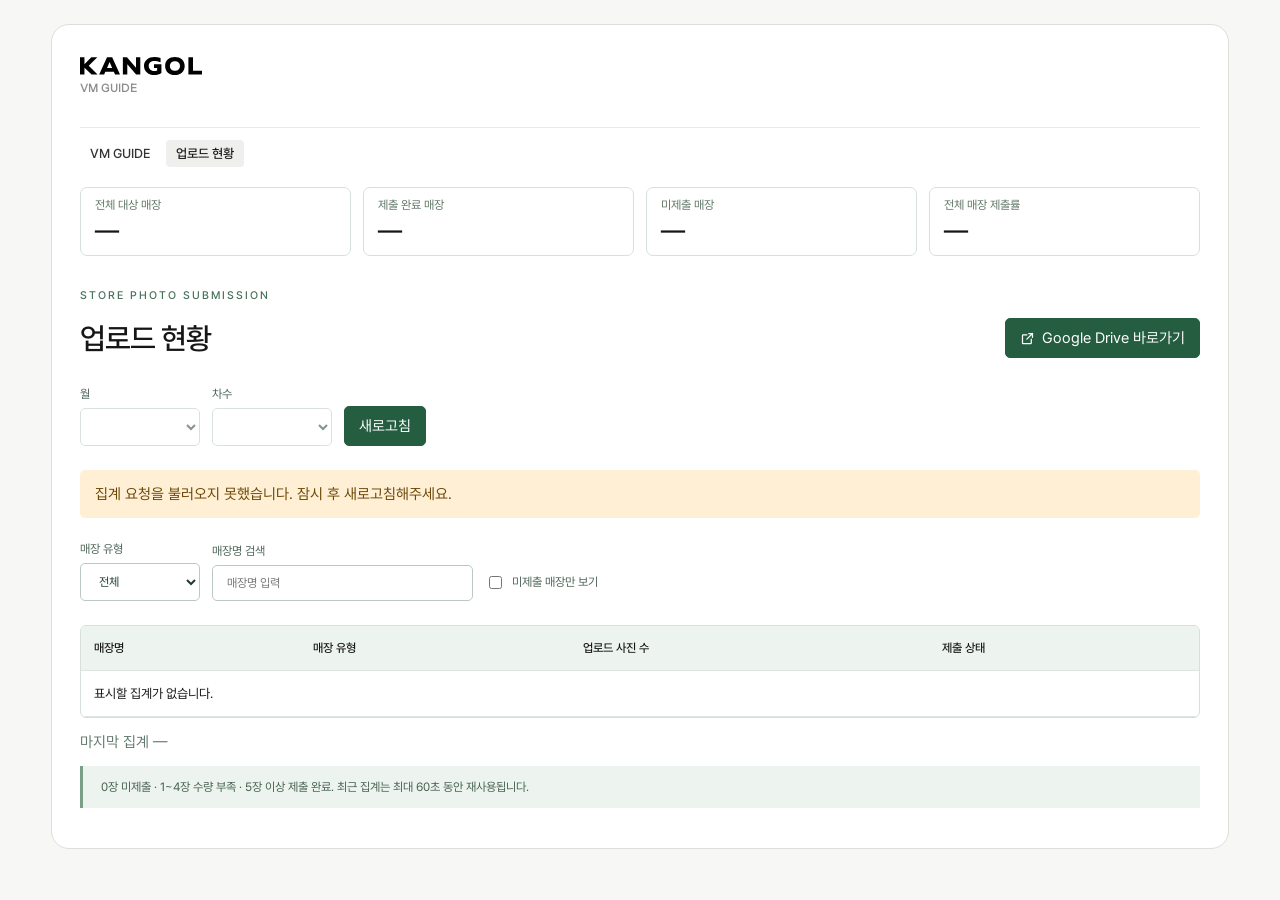
==== upload-status/index.html @ 7f82265c "Match Drive shortcut to the refresh button" ====
<!doctype html>
<html lang="ko">
<head>
  <meta charset="utf-8">
  <meta name="viewport" content="width=device-width,initial-scale=1">
  <title>KANGOL · 업로드 현황</title>
  <link rel="icon" href="../assets/kangol-logo.svg" type="image/svg+xml">
  <link rel="stylesheet" href="../styles.css">
  <link rel="stylesheet" href="./guide-nav.css?v=20261117">
  <link rel="stylesheet" href="./style.css?v=20261117-drive-button">
  <script src="./status.js?v=20261117-detail" defer></script>
</head>
<body class="vmd-upload">
  <div class="site-shell">
  <header class="site-header" id="site-header">
    <div class="brand-row"><div class="brand-area">
      <a class="brand" href="../" aria-label="KANGOL VM GUIDE 처음으로">
        <img src="../assets/kangol-logo.svg" width="130" height="22" alt="KANGOL"><span>VM GUIDE</span>
      </a>
    </div></div>
    <nav class="vm-status-nav" aria-label="KANGOL 서비스">
      <a href="../">VM GUIDE</a><a href="./" aria-current="page">업로드 현황</a>
    </nav>
    <section class="stats" aria-label="전체 제출률">
      <div><span>전체 대상 매장</span><strong id="summary-total">—</strong></div>
      <div><span>제출 완료 매장</span><strong id="summary-complete">—</strong></div>
      <div><span>미제출 매장</span><strong id="summary-missing">—</strong></div>
      <div><span>전체 매장 제출률</span><strong id="submission-rate">—</strong></div>
    </section>
  </header>
  <main class="status-content">
    <p class="eyebrow">STORE PHOTO SUBMISSION</p>
    <div class="status-heading">
      <h1>업로드 현황</h1>
      <a class="drive-shortcut primary" href="https://drive.google.com/drive/folders/1l_H99qXxxbFiWjd1G38PZjVGeIjSnjJn"
        target="_blank" rel="noopener noreferrer" aria-label="Google Drive 바로가기 (새 탭)">
        <svg width="15" height="15" viewBox="0 0 24 24" fill="none" stroke="currentColor" stroke-width="2"
          stroke-linecap="round" stroke-linejoin="round" aria-hidden="true" focusable="false">
          <path d="M14 4h6v6m0-6-9 9m7 0v6a1 1 0 0 1-1 1H5a1 1 0 0 1-1-1V7a1 1 0 0 1 1-1h6"/>
        </svg>
        Google Drive 바로가기
      </a>
    </div>
    <noscript><p>제출 현황을 조회하려면 JavaScript를 허용해주세요.</p></noscript>
    <section class="controls" aria-label="조회 조건">
      <label>월<select id="month" disabled></select></label>
      <label>차수<select id="round" disabled></select></label>
      <button id="refresh" class="primary">새로고침</button>
      <span id="busy" role="status"></span>
    </section>
    <p id="message" role="alert" hidden></p>
    <div class="filters">
      <label>매장 유형<select id="store-type">
        <option value="">전체</option><option value="normal">정상매장</option><option value="complex">복합매장</option>
      </select></label>
      <label>매장명 검색<input id="store-search" type="search" placeholder="매장명 입력"></label>
      <label class="manager-checkbox"><input id="missing-only" type="checkbox">미제출 매장만 보기</label>
    </div>
    <div class="table-wrap manager-table"><table>
      <thead><tr><th scope="col">매장명</th><th scope="col">매장 유형</th><th scope="col">업로드 사진 수</th><th scope="col">제출 상태</th></tr></thead>
      <tbody id="store-list"></tbody>
    </table></div>
    <p id="collected-at" class="muted" role="status">마지막 집계 —</p>
    <p class="note">0장 미제출 · 1~4장 수량 부족 · 5장 이상 제출 완료. 최근 집계는 최대 60초 동안 재사용됩니다.</p>
  </main>
  </div>
</body>
</html>
---- styles.css ----
@font-face{font-family:Kangol;src:url('./assets/fonts/KangolSans-Regular.otf') format('opentype');font-display:swap}
@font-face{font-family:Instrument;src:url('./assets/fonts/InstrumentSans-Regular.ttf') format('truetype');font-display:swap}
@font-face{font-family:Pretendard;src:url('./assets/fonts/Pretendard-Regular.otf') format('opentype');font-weight:400;font-display:swap}
@font-face{font-family:Pretendard;src:url('./assets/fonts/Pretendard-Medium.otf') format('opentype');font-weight:500 700;font-display:swap}
:root{--ink:#161616;--muted:#777;--line:#e9e9e7;--paper:#fff;--canvas:#f7f7f5;--brand:#003cc8;--header-height:150px;--radius:15px}
*{box-sizing:border-box}html{scroll-behavior:auto;scroll-padding-top:calc(var(--header-height) + 24px)}body{margin:0;background:var(--canvas);color:var(--ink);font-family:Pretendard,Arial,sans-serif;font-size:15px;-webkit-font-smoothing:antialiased}button,input,a{-webkit-tap-highlight-color:transparent}button,input{font:inherit}button{cursor:pointer}a{color:inherit;text-decoration:none}button:focus-visible,a:focus-visible,input:focus-visible,summary:focus-visible{outline:2px solid var(--brand);outline-offset:4px}button{color:inherit}button:disabled{cursor:default;opacity:.3}[hidden]{display:none!important}.site-shell{max-width:1500px;margin:24px auto;background:var(--paper);border:1px solid #dededb;border-radius:18px;padding:0 28px}.site-header{position:sticky;top:0;z-index:20;background:rgba(255,255,255,.98);backdrop-filter:blur(12px);border-radius:18px 18px 0 0}.brand-row{display:flex;justify-content:space-between;align-items:center;min-height:103px;border-bottom:1px solid var(--line);padding:20px 0}.brand{display:inline-flex;align-items:flex-start;flex-direction:column;gap:6px}.brand img{display:block;width:122px;height:auto}.brand>span{font-family:Instrument,Pretendard,sans-serif;color:#8d8d8d;font-size:11px;font-weight:600;letter-spacing:.035em}.edition{text-align:right;color:#6e6e6e;font-family:Instrument,Pretendard,sans-serif;font-size:14px;display:flex;flex-direction:column;gap:6px}.edition-label{font-family:Pretendard,sans-serif;font-size:11px;color:#929292}.category-nav{border-bottom:1px solid var(--line);overflow-x:auto;scrollbar-width:none}.category-nav::-webkit-scrollbar{display:none}.category-links{display:flex;gap:5px;width:max-content;min-width:100%;padding:17px 0}.category-link{font-family:Instrument,Pretendard,sans-serif;font-size:11px;white-space:nowrap;line-height:1;padding:8px 10px;border-radius:6px;transition:none}.category-link:hover{background:#f5f5f3}.category-link[aria-current=true]{background:#eeeeec;font-weight:600}.guide-tools{display:flex;align-items:center;justify-content:space-between;gap:18px;padding:22px 0 6px}.view-switch{display:inline-flex;gap:3px;background:#f4f4f2;border-radius:7px;padding:3px}.view-switch button{border:0;background:none;padding:7px 12px;font-size:12px;color:#777;border-radius:5px}.view-switch button[aria-pressed=true]{background:white;color:#111;box-shadow:0 1px 3px #00000012}.tools-end{display:flex;align-items:center;gap:14px}.search-box{display:flex;align-items:center;gap:7px}.search-box svg{width:15px;height:15px;stroke:#929292;stroke-width:1.5;fill:none}.search-box input{width:190px;padding:8px 0;border:0;outline:none;font-size:12px;background:transparent;color:#333}.search-box input::placeholder{color:#9b9b9b}.result-count{color:#8d8d8d;font-family:Instrument,sans-serif;font-size:11px;white-space:nowrap}main{min-height:50vh}.guide-section{padding:37px 0 43px;border-bottom:1px solid var(--line);scroll-margin-top:calc(var(--header-height) + 16px)}.section-heading{display:flex;align-items:baseline;justify-content:space-between;gap:20px;margin-bottom:21px}.section-heading h1,.section-heading h2{font-family:Instrument,Pretendard,sans-serif;font-size:23px;letter-spacing:-.025em;font-weight:600;line-height:1.3;margin:0}.page-number{font-family:Instrument,sans-serif;font-size:11px;color:#9a9a9a;white-space:nowrap}.photo-gallery{display:grid;grid-template-columns:repeat(var(--cols,3),minmax(0,1fr));gap:14px;align-items:start}.photo-card{margin:0;min-width:0}.photo-button{position:relative;width:100%;display:block;overflow:hidden;aspect-ratio:var(--photo-ratio,1);border:1px solid #e5e5e2;border-radius:var(--radius);background:#fafaf8;padding:0}.photo-button svg{display:block;width:100%;height:100%;pointer-events:none}.photo-button:hover::after{opacity:1}.photo-button::after{content:'↗';position:absolute;right:12px;bottom:12px;background:#ffffffeb;border:1px solid #e5e5e2;width:28px;height:28px;line-height:27px;border-radius:50%;font-family:Instrument,sans-serif;opacity:0;transition:opacity .15s}.photo-caption{text-align:center;font-family:Instrument,sans-serif;color:#777;font-size:12px;margin-top:11px;min-height:15px}.source-text{margin-top:21px;display:grid;gap:14px;max-width:1100px}.copy-block p{margin:0 0 4px;line-height:1.8;white-space:pre-wrap;overflow-wrap:anywhere;font-size:14px}.copy-block p:last-child{margin-bottom:0}.source-stage{position:relative;overflow:hidden;background:white;isolation:isolate;border-radius:10px;border:1px solid #eee}.source-slide{display:block;width:100%;height:auto;aspect-ratio:16/9;object-fit:contain}.hotspot{position:absolute;background:transparent;border:0;padding:0;z-index:2;border-radius:3px}.hotspot:hover{outline:2px solid #003cc8aa;outline-offset:-2px;background:#003cc80a}.hotspot:focus-visible{outline-offset:-3px;background:#003cc817}.source-controls{display:flex;gap:16px;flex-wrap:wrap;align-items:center;margin-top:13px}.text-button{border:0;padding:5px 0;background:transparent;font-size:12px;color:#777;text-decoration:underline;text-underline-offset:3px}.text-button:hover{color:#111}.source-reference{margin-top:23px;border-top:1px solid #eee;padding-top:12px}.source-reference summary{cursor:pointer;font-size:12px;color:#777;padding:6px 0;list-style:none;display:flex;justify-content:space-between;align-items:center}.source-reference summary::after{content:'+';font-size:17px;font-family:Instrument,sans-serif}.source-reference[open] summary::after{content:'−'}.source-reference .source-stage{margin-top:12px}.reading-details{margin-top:20px;background:#fafaf8;border:1px solid #eaeae7;padding:20px;border-radius:10px}.reading-details .photo-gallery{margin-top:16px}.reading-details>.source-text{margin-top:0}.reading-details .photo-gallery:only-child{margin-top:0}.reading-details .photo-button{border-radius:9px}.reading-details h3{font-family:Instrument,Pretendard,sans-serif;font-size:13px;font-weight:500;margin:0 0 14px}.reading-details .photo-gallery{grid-template-columns:repeat(auto-fit,minmax(180px,1fr))}.reading-details .photo-gallery .photo-button{aspect-ratio:1}.source-table-wrap{overflow-x:auto;margin-top:18px}.source-table{border-collapse:collapse;width:100%;min-width:530px;font-size:13px;table-layout:fixed}.source-table td{border:1px solid #ddd;padding:11px 6px;white-space:pre-line;text-align:center;vertical-align:middle;line-height:1.55}.source-table tr:first-child{background:#f2f2f2}.source-table td:first-child{color:#c00000}.source-table td:last-child{color:#003cc8}.loading-message,.empty-state{padding:60px 0;text-align:center;color:#888;font-size:14px}.site-footer{padding:35px 0;display:flex;align-items:center;justify-content:space-between;gap:16px;font-size:11px;color:#888}.footer-brand{font-family:Kangol,sans-serif;font-size:20px;color:#222}.skip-link{position:fixed;left:16px;top:-70px;z-index:100;background:#111;color:white;padding:12px 20px}.skip-link:focus{top:12px}.image-dialog{padding:0;border:0;border-radius:14px;width:min(1280px,calc(100vw - 48px));height:calc(100dvh - 48px);max-width:none;max-height:none;overflow:hidden;background:#fbfbf9;color:#161616;box-shadow:0 20px 90px #0004}.image-dialog::backdrop{background:#171717a6;backdrop-filter:blur(4px)}.dialog-shell{height:100%;display:flex;flex-direction:column}.dialog-header{display:flex;align-items:center;justify-content:space-between;padding:18px 24px;border-bottom:1px solid #e5e5e1;background:white;gap:20px;flex-shrink:0}.dialog-eyebrow{font-family:Instrument,sans-serif;font-size:9px;letter-spacing:.05em;color:#888;margin:0 0 5px}.dialog-header h2{font-family:Instrument,Pretendard,sans-serif;font-size:16px;margin:0;font-weight:500;line-height:1.4}.icon-button{border:0;background:#f0f0ed;font-size:27px;font-weight:400;width:36px;height:36px;border-radius:50%;flex-shrink:0;line-height:1}.image-stage{flex:1;min-height:0;overflow:auto;display:block;position:relative;overscroll-behavior:contain;padding:18px}.image-stage img{display:block;max-width:none;margin:auto;object-fit:contain;background:white;user-select:none}.dialog-toolbar{display:flex;align-items:center;justify-content:space-between;gap:10px;flex-shrink:0;padding:13px 22px;border-top:1px solid #e5e5e1;background:white}.image-navigation,.zoom-controls{display:flex;align-items:center;gap:12px}.dialog-toolbar button{border:1px solid #dededb;background:#fff;padding:7px 11px;border-radius:5px;min-width:33px;font-size:13px}.dialog-toolbar button:hover{background:#f2f2ef}.dialog-toolbar span{font-family:Instrument,sans-serif;font-size:12px;color:#777}.noscript{padding:20px}.native-copy-preview{position:absolute;clip:rect(0,0,0,0);width:1px;height:1px;overflow:hidden}
@media(min-width:1000px){.guide-section[data-number="14"] .photo-gallery{--cols:3}.site-shell{margin-left:36px;margin-right:36px}body[data-view=original] .guide-section{padding-top:28px}}
@media(min-width:1572px){.site-shell{margin-left:auto;margin-right:auto}}
@media(max-width:900px){.site-shell{margin:10px;padding:0 20px;border-radius:14px}.brand-row{min-height:87px}.category-links{gap:1px;padding:14px 0}.category-link{padding:7px 9px;font-size:10px}.guide-tools{padding-top:18px}.guide-section{padding-top:31px;padding-bottom:33px}.section-heading h1,.section-heading h2{font-size:21px}.section-heading{margin-bottom:16px}.photo-gallery{gap:11px}.search-box input{width:154px}.copy-block p{font-size:13px}.site-footer{flex-wrap:wrap}}
@media(max-width:600px){html{scroll-padding-top:calc(var(--header-height) + 12px)}.site-shell{margin:0;border:0;border-radius:0;padding:0 16px}.site-header{border-radius:0}.brand-row{min-height:81px;padding:20px 0 17px}.brand img{width:107px}.brand>span{font-size:9px}.edition{font-size:12px;gap:5px}.edition-label{font-size:10px}.category-links{margin-left:-5px;padding:13px 0}.category-link{font-size:10px;padding:7px 9px}.guide-tools{gap:10px;align-items:flex-start;flex-wrap:wrap;padding-top:17px}.tools-end{gap:7px;flex:1;justify-content:flex-end}.search-box input{width:122px;font-size:11px}.search-box{gap:5px}.search-box svg{width:13px}.view-switch button{padding:7px 9px;font-size:11px}.result-count{font-size:10px}.guide-section{padding:28px 0 32px;scroll-margin-top:calc(var(--header-height) + 12px)}.section-heading{margin-bottom:15px}.section-heading h1,.section-heading h2{font-size:20px}.page-number{font-size:10px}.photo-gallery{grid-template-columns:1fr;gap:21px}.photo-button{max-height:570px;aspect-ratio:var(--photo-ratio,1);border-radius:13px}.photo-button::after{opacity:1;width:27px;height:27px;line-height:26px;font-size:15px}.photo-caption{font-size:11px;margin-top:9px}.copy-block p{font-size:14px;line-height:1.85}.source-stage{border-radius:6px}.source-controls{gap:18px}.text-button{font-size:11px}.source-reference{margin-top:20px}.reading-details{padding:16px 12px}.reading-details .photo-gallery{grid-template-columns:repeat(2,minmax(0,1fr));gap:12px}.reading-details .photo-gallery .photo-button{aspect-ratio:1}.reading-details .photo-caption{font-size:10px;word-break:break-all}.image-dialog{width:100vw;height:100dvh;margin:0;border-radius:0}.dialog-header{padding:16px}.dialog-header h2{font-size:14px}.dialog-toolbar{padding:12px;gap:8px}.image-navigation,.zoom-controls{gap:7px}.dialog-toolbar button{padding:7px 9px;font-size:12px}.image-stage{padding:10px}.site-footer{padding:28px 0;gap:14px;font-size:10px}.site-footer>span{order:3;width:100%}}
@media(prefers-reduced-motion:reduce){html{scroll-behavior:auto}*{transition:none!important}}
@media print{.site-header{position:static}.category-nav,.guide-tools,.source-controls,.source-reference,.site-footer,.hotspot{display:none}.site-shell{border:0;margin:0;padding:0;max-width:none}.guide-section{break-inside:avoid;padding:12px 0}.source-stage{border:0}.photo-button{border-radius:0}.photo-gallery{grid-template-columns:repeat(var(--cols,3),1fr)}body{background:white}}

.zoom-image-wrap{position:relative;margin:auto;flex-shrink:0}.image-stage .zoom-image-wrap img{position:absolute;left:50%;top:50%;margin:0;transform-origin:center}
/* 1차 수정: 기존 UNISEX 그리드 수치와 브랜드 헤더는 유지합니다. */
html{scroll-behavior:auto!important;scroll-padding-top:0}.category-link{transition:none}.guide-tools{align-items:center;padding:27px 0 4px}.guide-tools h1{font-family:Instrument,Pretendard,sans-serif;font-size:23px;line-height:1.3;letter-spacing:-.025em;margin:0;font-weight:600}.content-block{padding:28px 0 35px;border-bottom:1px solid var(--line)}.content-block:last-child{border-bottom:0}.key-notes-empty{min-height:260px}.subsection-title{font-family:Instrument,Pretendard,sans-serif;font-size:17px;letter-spacing:-.01em;margin:0 0 20px;font-weight:500}.native-copy{line-height:1.8;font-size:14px;white-space:pre-wrap}.native-copy p{margin:0 0 9px}.native-copy p:last-child{margin-bottom:0}.gallery-comment{margin-top:18px;color:#666}.photo-media{position:relative}.photo-open{position:absolute;inset:0;display:block;width:100%;height:100%;padding:0;border:0;background:transparent;cursor:zoom-in}.photo-open svg{width:100%;height:100%;display:block}.background-image{cursor:default;pointer-events:none}.photo-media>.marker-layer{position:absolute;inset:0;width:100%;height:100%;z-index:3;pointer-events:none;overflow:visible}.photo-media .comment-marker{pointer-events:all;cursor:pointer;outline:none}.comment-marker:focus-visible>circle:nth-child(2){stroke:#111;stroke-width:.012}.photo-comments{margin:14px 0 0;padding:0;list-style:none;display:grid;gap:9px;text-align:left}.comment-row{display:flex;align-items:flex-start;gap:9px;padding:8px 6px;border-radius:6px;scroll-margin-top:calc(var(--header-height) + 18px);outline:none}.comment-row.is-active{background:#fff0f1;box-shadow:inset 2px 0 #ba1624}.comment-number{border:1px solid #ba1624;border-radius:50%;width:23px;height:23px;min-width:23px;line-height:20px;color:#ba1624;background:white;padding:0;font-size:12px;font-family:Instrument,sans-serif}.comment-content{min-width:0;flex:1}.comment-content p{margin:0;white-space:pre-wrap;overflow-wrap:anywhere;font-size:13px;line-height:1.8}.comment-reference{display:block;padding:0;border:1px solid #ddd;background:#fff;border-radius:7px;overflow:hidden;margin-top:10px;cursor:zoom-in}.comment-reference img{display:block;width:85px;height:85px;object-fit:contain}.product-code{font-family:Instrument,Pretendard,sans-serif;font-size:12px;font-weight:500;text-align:center;line-height:1.4;color:#222;margin:9px 0 0;white-space:pre-wrap}.dialog-header .product-code{text-align:left;margin:6px 0 0;font-size:15px;color:#111}.calendar-heading{display:flex;justify-content:space-between;align-items:baseline;gap:20px;margin-bottom:20px}.month-title{font-family:Instrument,sans-serif;margin:0;font-size:24px;font-weight:500}.calendar-legend{display:flex;gap:18px;font-size:12px}.share{color:#ba1624}.upload{color:#003cc8}.calendar{width:100%;table-layout:fixed;border-collapse:collapse;background:white}.calendar th{font-size:13px;background:#f3f3f1;padding:13px 5px;font-weight:500;border:1px solid #dededb}.calendar th:first-child,.calendar td:first-child .calendar-day{color:#ba1624}.calendar th:last-child,.calendar td:last-child .calendar-day{color:#003cc8}.calendar td{height:106px;padding:13px 10px;border:1px solid #dededb;vertical-align:top;position:relative}.calendar-day{font-family:Instrument,sans-serif;font-size:16px;display:block;line-height:1.2;margin-bottom:8px}.calendar-event{display:block;font-size:12px;line-height:1.5;word-break:keep-all}.calendar td.share-day{background:#fff0f1;box-shadow:inset 0 0 0 1px #ba1624}.calendar td.upload-day{background:#f0f3fd}.calendar-holiday{display:block;font-size:11px;color:#777;line-height:1.45;margin-bottom:4px}.calendar .holiday .calendar-day,.calendar .holiday .calendar-holiday{color:#ba1624}.calendar-blank{background:#fbfbfa}.schedule-notes{margin-top:28px;font-size:14px}.promotion-layout{display:grid;grid-template-columns:minmax(0,1fr) minmax(0,1fr);gap:clamp(28px,6vw,90px);align-items:center;max-width:1100px;margin:0 auto}.promotion-layout .photo-button{aspect-ratio:3/4;max-height:610px}.promotion-copy{padding:12px 0}.promotion-status{font-size:11px;color:#888;margin:0 0 15px}.promotion-name{font-family:Instrument,Pretendard,sans-serif;font-size:30px;font-weight:500;margin:0 0 13px}.promotion-benefit{font-family:Instrument,sans-serif;font-size:28px;margin:0 0 28px}.promotion-details{display:grid;grid-template-columns:92px 1fr;gap:16px 12px;font-size:14px;line-height:1.8}.promotion-details dt{font-weight:500}.promotion-details dd{margin:0;white-space:pre-wrap;overflow-wrap:anywhere}.key-item-comment{padding:24px 0 0;color:#333}.key-item-groups{display:grid;grid-template-columns:repeat(3,minmax(0,1fr));gap:25px}.key-item-group .subsection-title{text-align:center;font-size:16px;min-height:22px}.key-item-group .photo-card+.photo-card{margin-top:22px}.key-item-group .photo-button{border:0;background:#fff;aspect-ratio:2.5}.vp-collection{display:grid;grid-template-columns:repeat(2,minmax(0,1fr));gap:35px 32px;padding-top:24px}.vp-collection .content-block{padding:0 0 25px;border-bottom:1px solid var(--line)}.table-heading{display:flex;align-items:center;gap:15px;justify-content:space-between;margin-bottom:8px}.table-label{font-family:Instrument,sans-serif;font-size:14px;font-weight:500;margin:0}.color-chips{display:flex;gap:0}.color-chip{width:21px;height:21px;border:1px solid #00000008}.product-scene{position:relative;isolation:isolate;width:100%;overflow:visible;background:#fff}.scene-node{position:absolute;min-width:0}.compact-photo{width:100%;height:100%;margin:0}.compact-photo .photo-media{width:100%;height:100%;aspect-ratio:auto;overflow:visible;border:0;border-radius:0;background:transparent}.compact-photo .photo-open{cursor:zoom-in}.compact-photo .background-image{cursor:default}.compact-photo .photo-media::after{display:none}.compact-photo .photo-open svg{pointer-events:none}.compact-photo .scene-code{position:absolute;left:50%;top:100%;transform:translateX(-50%);margin:3px 0 0;font-size:clamp(10px,.9vw,12px);line-height:1.3;min-width:44px;max-width:150px;white-space:nowrap;background:#ffffffed;padding:1px 3px;border-radius:2px;pointer-events:none}.compact-photo .scene-code.is-missing{color:#888;font-size:10px;min-width:14px}.table-product-name{font-family:Instrument,Pretendard,sans-serif;text-align:center;font-size:15px;font-weight:600;margin:15px 0 0}.scene-comments{margin-top:18px}.mnq-layout{display:grid;grid-template-columns:1.03fr 1fr;gap:38px;align-items:start}.mnq-outfits{display:grid;grid-template-columns:repeat(2,minmax(0,1fr));gap:11px}.mnq-outfits .photo-button{max-height:none}.mnq-products{display:grid;gap:24px}.mnq-product-group+.mnq-product-group{border-top:1px solid #d2d2d0;padding-top:22px}.product-area-title{font-family:Instrument,Pretendard,sans-serif;font-size:13px;font-weight:500;color:#666;margin:0 0 15px}.unlinked-source-code{text-align:left;color:#777;margin-top:10px}.key-note{padding:0 0 24px}.site-footer{justify-content:flex-end}
@media(max-width:900px){.vp-collection{gap:28px 20px}.mnq-layout{gap:20px}.calendar td{height:92px;padding:10px 7px}.calendar-event{font-size:11px}.key-item-groups{gap:14px}}
@media(max-width:760px){.mnq-layout{grid-template-columns:1fr;gap:28px}.mnq-products{gap:25px}.mnq-outfits{max-width:560px;margin:auto;width:100%}.mnq-product-group .product-scene{max-width:650px;margin:auto}.scene-node .product-code{font-size:12px}.vp-collection{grid-template-columns:1fr;gap:30px}.vp-collection .product-scene{max-width:660px;margin:auto}.table-heading{margin-top:3px}.promotion-layout{grid-template-columns:1fr;gap:20px}.promotion-layout .photo-card{max-width:480px;margin:0 auto;width:100%}.promotion-name{font-size:26px}.promotion-benefit{font-size:24px}.key-item-groups{grid-template-columns:1fr;gap:35px}.key-item-group{padding-bottom:26px;border-bottom:1px solid #eee}.key-item-group .photo-card{max-width:540px;margin-left:auto;margin-right:auto}.key-item-group .subsection-title{text-align:left}}
@media(max-width:600px){.guide-tools{padding-top:22px;flex-wrap:nowrap}.guide-tools h1{font-size:20px}.content-block{padding:24px 0 28px}.calendar-heading{align-items:flex-start;gap:10px;margin-bottom:14px}.month-title{font-size:21px}.calendar-legend{font-size:10px;gap:8px;flex-direction:column}.calendar th{padding:9px 2px;font-size:11px}.calendar td{height:86px;padding:8px 3px}.calendar-day{font-size:13px;margin-bottom:5px}.calendar-event{font-size:9px;line-height:1.5;overflow-wrap:anywhere;word-break:normal}.calendar-holiday{font-size:9px}.schedule-notes{font-size:13px;margin-top:23px}.promotion-details{grid-template-columns:82px 1fr;font-size:13px}.photo-comments{gap:7px;margin-top:10px}.comment-row{padding:7px 3px}.comment-content p{font-size:13px}.product-code{font-size:12px}.scene-code{font-size:10px}.scene-node .product-code{font-size:10px}.mnq-outfits .photo-button{max-height:none}.subsection-title{font-size:16px;margin-bottom:16px}.key-item-comment{font-size:13px}.key-notes-empty{min-height:220px}}

/* Keep the guide frame fixed when category height changes. */
@media screen{html{scrollbar-gutter:stable both-edges}#guide,#guide>:is(.content-block,.category-content,.vp-layout-root,.vp-collection){box-sizing:border-box;width:100%;min-width:0;margin-inline:auto}}
---- upload-status/guide-nav.css ----
.site-header > .vm-status-nav{display:flex;flex-wrap:wrap;gap:6px;margin:0;padding:12px 0 20px}
.vm-status-nav a{color:#333;text-decoration:none;font-size:13px;font-weight:600;padding:6px 10px;border-radius:4px}
.vm-status-nav a:hover,.vm-status-nav a[aria-current=page]{background:#efefed;color:#171717}
@media(max-width:600px){
  .site-header > .vm-status-nav{padding:10px 0 16px}
}
---- upload-status/style.css ----
.status-content { padding: 10px 0 28px; }
.status-content .status-heading { display: flex; align-items: center; justify-content: space-between; flex-wrap: wrap; gap: 8px 16px; }
.status-content h1 { font-size: 30px; letter-spacing: -1px; margin: 7px 0; }
.status-content .drive-shortcut {
  display: inline-flex; align-items: center; gap: 7px; white-space: nowrap;
}
.status-content .drive-shortcut svg { flex: none; }
.status-content .eyebrow { letter-spacing: 2px; font-size: 11px; font-weight: 700; color: #49725d; }
.status-content .muted { color: #64796e; }
.status-content .controls,
.status-content .filters { display: flex; align-items: end; gap: 12px; flex-wrap: wrap; margin: 24px 0; }
.status-content label { display: flex; flex-direction: column; gap: 7px; font-size: 12px; color: #4c6357; }
.status-content :is(select, input, button, .drive-shortcut) {
  font: inherit; border-radius: 5px; border: 1px solid #bacac0;
  padding: 10px 14px; background: #fff; color: #213d2d;
}
.status-content select { min-width: 120px; }
.status-content .primary { background: #255d40; color: #fff; border-color: #255d40; white-space: nowrap; }
.status-content .primary:hover { background: #184b32; }
.status-content :is(button, select):disabled { opacity: .55; }
.status-content .manager-checkbox { flex-direction: row; align-items: center; min-height: 38px; }
.status-content .manager-checkbox input { accent-color: #255d40; }
.vmd-upload .stats { display: grid; grid-template-columns: repeat(4, minmax(0, 1fr)); gap: 12px; padding-bottom: 12px; }
.vmd-upload .stats div { border: 1px solid #d6e1da; border-radius: 7px; background: #fff; padding: 10px 14px; }
.vmd-upload .stats span { display: block; color: #5e7565; font-size: 12px; }
.vmd-upload .stats strong { display: block; font-size: 25px; font-weight: 650; margin-top: 3px; }
.status-content .note { background: #edf4ef; border-left: 3px solid #799f86; padding: 14px 18px; color: #44604e; font-size: 12px; }
.status-content #message { background: #fff0d5; color: #6b4605; border-radius: 5px; padding: 15px; }
.status-content .table-wrap { overflow-x: auto; background: #fff; border: 1px solid #d6e1da; border-radius: 6px; }
.status-content table { border-collapse: collapse; width: 100%; text-align: left; }
.status-content :is(td, th) { padding: 15px 13px; border-bottom: 1px solid #dce5df; }
.status-content th { background: #edf4ef; font-weight: 600; font-size: 12px; white-space: nowrap; }
.status-content td { font-size: 13px; vertical-align: top; overflow-wrap: anywhere; }
.status-content tbody tr:hover { background: #f7faf8; }
.status-content .store-row { cursor: pointer; }
.status-content .store-toggle {
  display: inline-flex; align-items: baseline; gap: 6px; max-width: 100%;
  padding: 0; border: 0; background: none; color: inherit; text-align: left; font-weight: 600;
}
.status-content .store-toggle::after {
  content: ''; flex: 0 0 6px; height: 6px; border: solid currentColor;
  border-width: 0 1px 1px 0; transform: rotate(45deg);
}
.status-content .store-toggle[aria-expanded="true"]::after { transform: rotate(225deg); }
.status-content .store-detail-row > td { background: #f4f7f5; }
.status-content .store-details { contain: inline-size; max-width: calc(100vw - 58px); }
.status-content .store-details dl {
  display: grid; grid-template-columns: repeat(auto-fit, minmax(115px, 1fr));
  gap: 10px; margin: 0 0 12px;
}
.status-content .store-details dt { color: #4c6357; margin-bottom: 3px; }
.status-content .store-details dd { margin: 0; font-weight: 600; }
.status-content .store-progress progress { width: min(100%, 240px); height: 8px; accent-color: #255d40; }
.status-content .badge { display: inline-block; padding: 4px 8px; background: #e6f1e8; color: #27613a; border-radius: 4px; font-size: 12px; white-space: nowrap; }
.status-content .badge.missing { background: #f1f1ee; color: #6b716c; }
.status-content .badge.short { background: #fff0d3; color: #8b5a11; }
.status-content #busy { font-size: 12px; color: #5d7867; align-self: center; }
@media (max-width: 720px) {
  .vmd-upload .stats { grid-template-columns: repeat(2, minmax(0, 1fr)); gap: 6px; }
  .vmd-upload .stats div { padding: 6px 9px; }
  .vmd-upload .stats strong { font-size: 19px; }
  .status-content h1 { font-size: 25px; }
  .status-content .controls button { flex: 1; }
  .status-content :is(td, th) { padding: 11px 7px; }
  .status-content .filters > label { min-width: 0; max-width: 100%; }
  .status-content .filters > label:has(#store-search) { flex: 1 1 150px; }
  .status-content .filters :is(select, #store-search) { max-width: 100%; }
  .status-content #store-search { width: 100%; min-width: 0; }
  .status-content .manager-table { max-width: 100%; }
  .status-content .manager-table table { min-width: 350px; }
  .status-content .manager-table :is(th, td):nth-child(2) {
    min-width: 68px;
    white-space: nowrap;
    overflow-wrap: normal;
  }
}
@media (max-width: 360px) {
  .status-content .status-heading { column-gap: 6px; }
  .status-content .drive-shortcut { min-height: 40px; padding-inline: 5px; font-size: 11.5px; gap: 5px; }
}
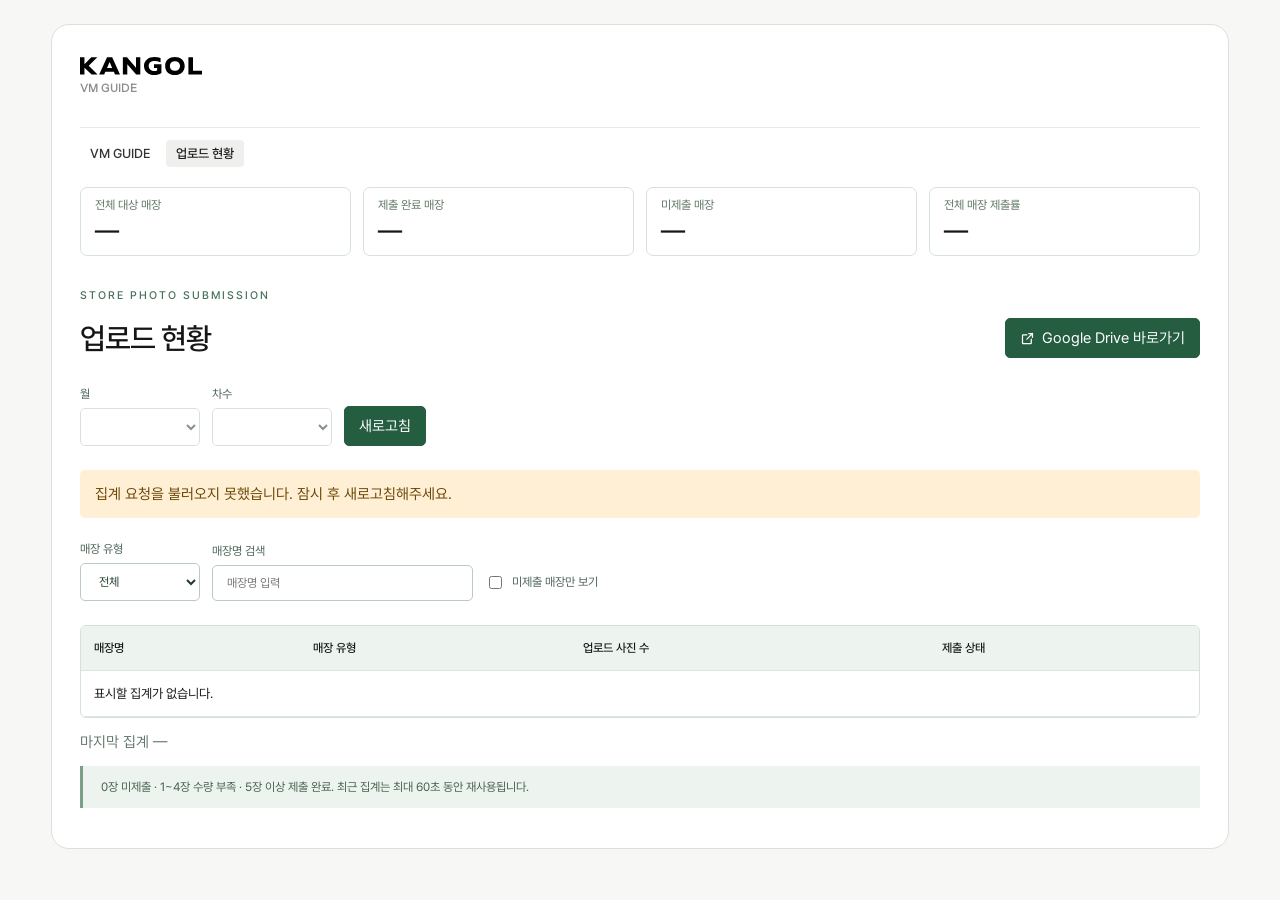
==== commit 552530e4: "Align upload status rows and filters on mobile" ====
--- a/upload-status/index.html
+++ b/upload-status/index.html
@@ -3,12 +3,14 @@
 <head>
   <meta charset="utf-8">
   <meta name="viewport" content="width=device-width,initial-scale=1">
-  <title>KANGOL · 업로드 현황</title>
+  <title>KANGOL — 업로드 현황</title>
+  <meta property="og:title" content="KANGOL — 업로드 현황">
+  <meta name="twitter:title" content="KANGOL — 업로드 현황">
   <link rel="icon" href="../assets/kangol-logo.svg" type="image/svg+xml">
   <link rel="stylesheet" href="../styles.css">
   <link rel="stylesheet" href="./guide-nav.css?v=20261117">
-  <link rel="stylesheet" href="./style.css?v=20261117-drive-button">
-  <script src="./status.js?v=20261117-detail" defer></script>
+  <link rel="stylesheet" href="./style.css?v=20261117-mobile-rows">
+  <script src="./status.js?v=20261117-mobile-rows" defer></script>
 </head>
 <body class="vmd-upload">
   <div class="site-shell">
@@ -51,14 +53,14 @@
     <p id="message" role="alert" hidden></p>
     <div class="filters">
       <label>매장 유형<select id="store-type">
-        <option value="">전체</option><option value="normal">정상매장</option><option value="complex">복합매장</option>
+        <option value="">전체</option><option value="normal">정상</option><option value="complex">복합</option>
       </select></label>
       <label>매장명 검색<input id="store-search" type="search" placeholder="매장명 입력"></label>
-      <label class="manager-checkbox"><input id="missing-only" type="checkbox">미제출 매장만 보기</label>
+      <label class="manager-checkbox"><input id="missing-only" type="checkbox"><span>미제출 매장만 보기</span></label>
     </div>
-    <div class="table-wrap manager-table"><table>
-      <thead><tr><th scope="col">매장명</th><th scope="col">매장 유형</th><th scope="col">업로드 사진 수</th><th scope="col">제출 상태</th></tr></thead>
-      <tbody id="store-list"></tbody>
+    <div class="table-wrap manager-table"><table role="table" aria-label="매장별 제출 현황">
+      <thead role="rowgroup"><tr role="row"><th role="columnheader" scope="col">매장명</th><th role="columnheader" scope="col">매장 유형</th><th role="columnheader" scope="col">업로드 사진 수</th><th role="columnheader" scope="col">제출 상태</th></tr></thead>
+      <tbody id="store-list" role="rowgroup"></tbody>
     </table></div>
     <p id="collected-at" class="muted" role="status">마지막 집계 —</p>
     <p class="note">0장 미제출 · 1~4장 수량 부족 · 5장 이상 제출 완료. 최근 집계는 최대 60초 동안 재사용됩니다.</p>
--- a/upload-status/style.css
+++ b/upload-status/style.css
@@ -51,6 +51,16 @@
 .status-content .store-details dt { color: #4c6357; margin-bottom: 3px; }
 .status-content .store-details dd { margin: 0; font-weight: 600; }
 .status-content .store-progress progress { width: min(100%, 240px); height: 8px; accent-color: #255d40; }
+.status-content .submission-history {
+  display: flex; flex-wrap: wrap; align-items: center; gap: 6px 10px;
+  margin-top: 10px; padding-top: 9px; border-top: 1px solid #dce5df;
+}
+.status-content .history-switches { display: flex; gap: 3px; }
+.status-content .history-switches button { padding: 3px 6px; font-size: 12px; white-space: nowrap; }
+.status-content .history-switches button[aria-pressed="true"] { background: #255d40; color: #fff; border-color: #255d40; }
+.status-content .history-result { display: inline-flex; align-items: baseline; gap: 6px; font-weight: 650; }
+.status-content .history-result small { font-size: 11px; color: #4c6357; font-weight: 400; white-space: nowrap; }
+.status-content .submission-history progress { width: 86px; height: 8px; accent-color: #255d40; }
 .status-content .badge { display: inline-block; padding: 4px 8px; background: #e6f1e8; color: #27613a; border-radius: 4px; font-size: 12px; white-space: nowrap; }
 .status-content .badge.missing { background: #f1f1ee; color: #6b716c; }
 .status-content .badge.short { background: #fff0d3; color: #8b5a11; }
@@ -62,17 +72,44 @@
   .status-content h1 { font-size: 25px; }
   .status-content .controls button { flex: 1; }
   .status-content :is(td, th) { padding: 11px 7px; }
-  .status-content .filters > label { min-width: 0; max-width: 100%; }
-  .status-content .filters > label:has(#store-search) { flex: 1 1 150px; }
-  .status-content .filters :is(select, #store-search) { max-width: 100%; }
-  .status-content #store-search { width: 100%; min-width: 0; }
-  .status-content .manager-table { max-width: 100%; }
-  .status-content .manager-table table { min-width: 350px; }
-  .status-content .manager-table :is(th, td):nth-child(2) {
-    min-width: 68px;
-    white-space: nowrap;
-    overflow-wrap: normal;
+  .status-content .filters {
+    display: grid; grid-template-columns: minmax(0, 2fr) minmax(0, 3fr);
+    align-items: start; gap: 8px 10px;
   }
+  .status-content .filters > label { min-width: 0; }
+  .status-content .filters :is(#store-type, #store-search) {
+    width: 100%; min-width: 0; height: 40px; padding: 8px 10px;
+  }
+  .status-content .filters .manager-checkbox {
+    grid-column: 1 / -1; justify-self: start; gap: 7px;
+    min-height: 32px; cursor: pointer; white-space: nowrap;
+  }
+  .status-content .manager-checkbox input {
+    width: 16px; height: 16px; flex: 0 0 16px; margin: 0; padding: 0;
+  }
+  .status-content .manager-table { position: relative; max-width: 100%; }
+  .status-content .manager-table :is(table, tbody, tr, td) { display: block; }
+  .status-content .manager-table thead {
+    position: absolute; width: 1px; height: 1px;
+    overflow: hidden; clip-path: inset(50%); white-space: nowrap;
+  }
+  .status-content .manager-table .store-row {
+    display: grid; grid-template-columns: minmax(0, 1fr) minmax(0, 1fr) max-content;
+    align-items: center; gap: 7px 12px; padding: 10px 12px;
+    border-bottom: 1px solid #dce5df;
+  }
+  .status-content .store-row td { min-width: 0; padding: 0; border: 0; white-space: nowrap; }
+  .status-content .store-row td:first-child { grid-column: 1 / -1; }
+  .status-content .store-row td:last-child { justify-self: end; }
+  .status-content .store-toggle {
+    display: flex; align-items: center; width: 100%; min-height: 21px; padding-right: 3px;
+  }
+  .status-content .store-name { min-width: 0; overflow: hidden; text-overflow: ellipsis; }
+  .status-content .store-details { max-width: 100%; }
+  .status-content .submission-history { gap: 3px; font-size: 12px; }
+  .status-content .history-switches button { padding-inline: 3px; font-size: 11px; }
+  .status-content .history-result { gap: 4px; }
+  .status-content .submission-history progress { flex: 1 1 24px; max-width: 86px; min-width: 24px; }
 }
 @media (max-width: 360px) {
   .status-content .status-heading { column-gap: 6px; }
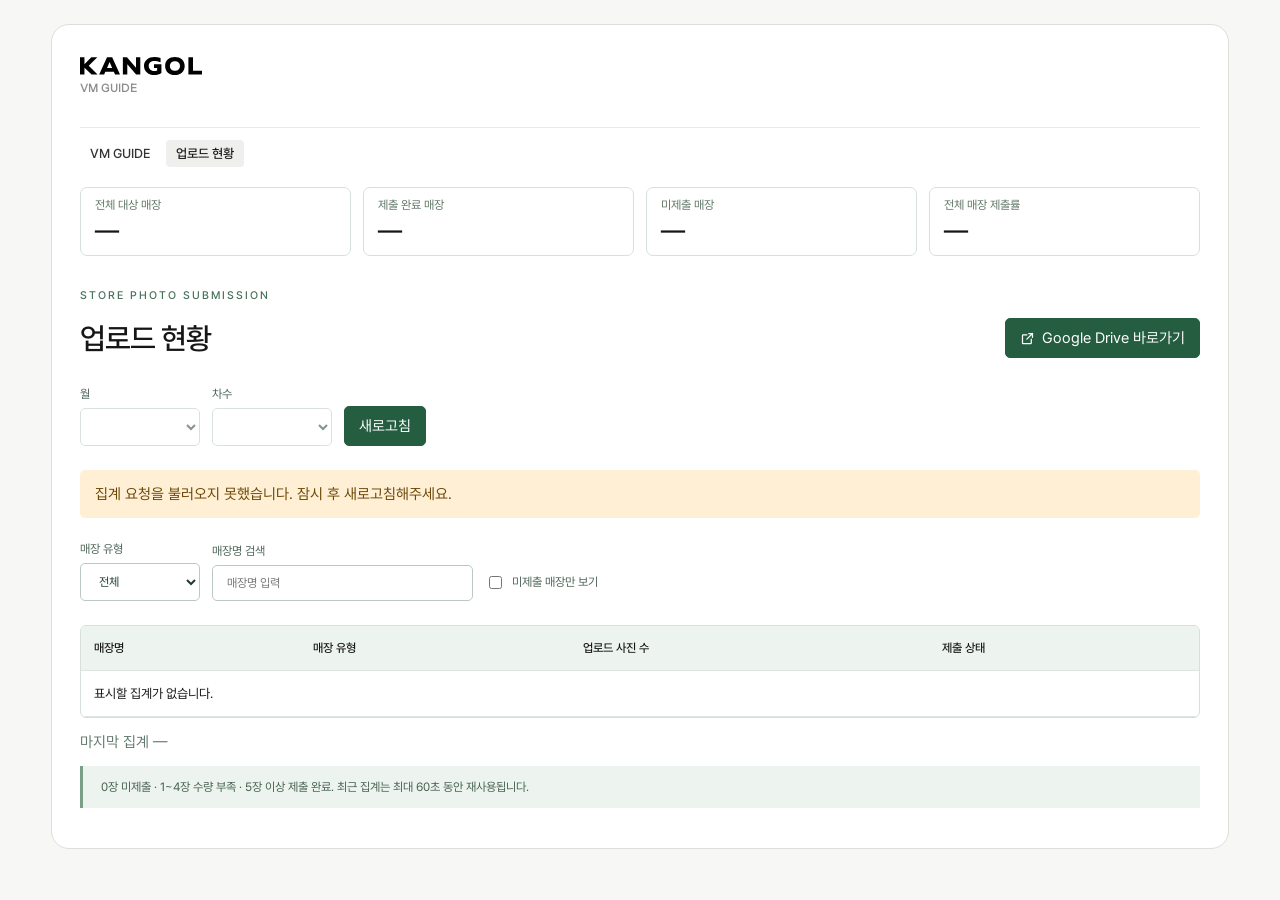
==== commit 9eeec799: "Lay out store details with both history periods" ====
--- a/upload-status/index.html
+++ b/upload-status/index.html
@@ -9,8 +9,8 @@
   <link rel="icon" href="../assets/kangol-logo.svg" type="image/svg+xml">
   <link rel="stylesheet" href="../styles.css">
   <link rel="stylesheet" href="./guide-nav.css?v=20261117">
-  <link rel="stylesheet" href="./style.css?v=20261117-mobile-rows">
-  <script src="./status.js?v=20261117-mobile-rows" defer></script>
+  <link rel="stylesheet" href="./style.css?v=20261117-detail-grid">
+  <script src="./status.js?v=20261117-detail-grid" defer></script>
 </head>
 <body class="vmd-upload">
   <div class="site-shell">
--- a/upload-status/style.css
+++ b/upload-status/style.css
@@ -43,24 +43,17 @@
 }
 .status-content .store-toggle[aria-expanded="true"]::after { transform: rotate(225deg); }
 .status-content .store-detail-row > td { background: #f4f7f5; }
-.status-content .store-details { contain: inline-size; max-width: calc(100vw - 58px); }
-.status-content .store-details dl {
-  display: grid; grid-template-columns: repeat(auto-fit, minmax(115px, 1fr));
-  gap: 10px; margin: 0 0 12px;
+.status-content .store-details {
+  contain: inline-size; max-width: calc(100vw - 58px);
+  display: grid; grid-template-columns: repeat(4, minmax(0, 1fr)); gap: 10px 16px;
 }
-.status-content .store-details dt { color: #4c6357; margin-bottom: 3px; }
-.status-content .store-details dd { margin: 0; font-weight: 600; }
-.status-content .store-progress progress { width: min(100%, 240px); height: 8px; accent-color: #255d40; }
-.status-content .submission-history {
-  display: flex; flex-wrap: wrap; align-items: center; gap: 6px 10px;
-  margin-top: 10px; padding-top: 9px; border-top: 1px solid #dce5df;
-}
-.status-content .history-switches { display: flex; gap: 3px; }
-.status-content .history-switches button { padding: 3px 6px; font-size: 12px; white-space: nowrap; }
-.status-content .history-switches button[aria-pressed="true"] { background: #255d40; color: #fff; border-color: #255d40; }
-.status-content .history-result { display: inline-flex; align-items: baseline; gap: 6px; font-weight: 650; }
-.status-content .history-result small { font-size: 11px; color: #4c6357; font-weight: 400; white-space: nowrap; }
-.status-content .submission-history progress { width: 86px; height: 8px; accent-color: #255d40; }
+.status-content .detail-metric { display: grid; align-content: start; justify-items: start; gap: 3px; min-width: 0; }
+.status-content .detail-label { color: #4c6357; }
+.status-content .detail-metric strong { font-weight: 600; }
+.status-content .detail-result { display: flex; flex-wrap: wrap; align-items: baseline; gap: 2px 6px; font-weight: 650; }
+.status-content .detail-result small { font-size: 11px; color: #4c6357; font-weight: 400; white-space: nowrap; }
+.status-content .detail-metric progress { width: min(100%, 86px); height: 8px; accent-color: #255d40; }
+.status-content .detail-metric:nth-child(2) progress { width: min(100%, 240px); }
 .status-content .badge { display: inline-block; padding: 4px 8px; background: #e6f1e8; color: #27613a; border-radius: 4px; font-size: 12px; white-space: nowrap; }
 .status-content .badge.missing { background: #f1f1ee; color: #6b716c; }
 .status-content .badge.short { background: #fff0d3; color: #8b5a11; }
@@ -105,11 +98,7 @@
     display: flex; align-items: center; width: 100%; min-height: 21px; padding-right: 3px;
   }
   .status-content .store-name { min-width: 0; overflow: hidden; text-overflow: ellipsis; }
-  .status-content .store-details { max-width: 100%; }
-  .status-content .submission-history { gap: 3px; font-size: 12px; }
-  .status-content .history-switches button { padding-inline: 3px; font-size: 11px; }
-  .status-content .history-result { gap: 4px; }
-  .status-content .submission-history progress { flex: 1 1 24px; max-width: 86px; min-width: 24px; }
+  .status-content .store-details { max-width: 100%; grid-template-columns: repeat(2, minmax(0, 1fr)); }
 }
 @media (max-width: 360px) {
   .status-content .status-heading { column-gap: 6px; }
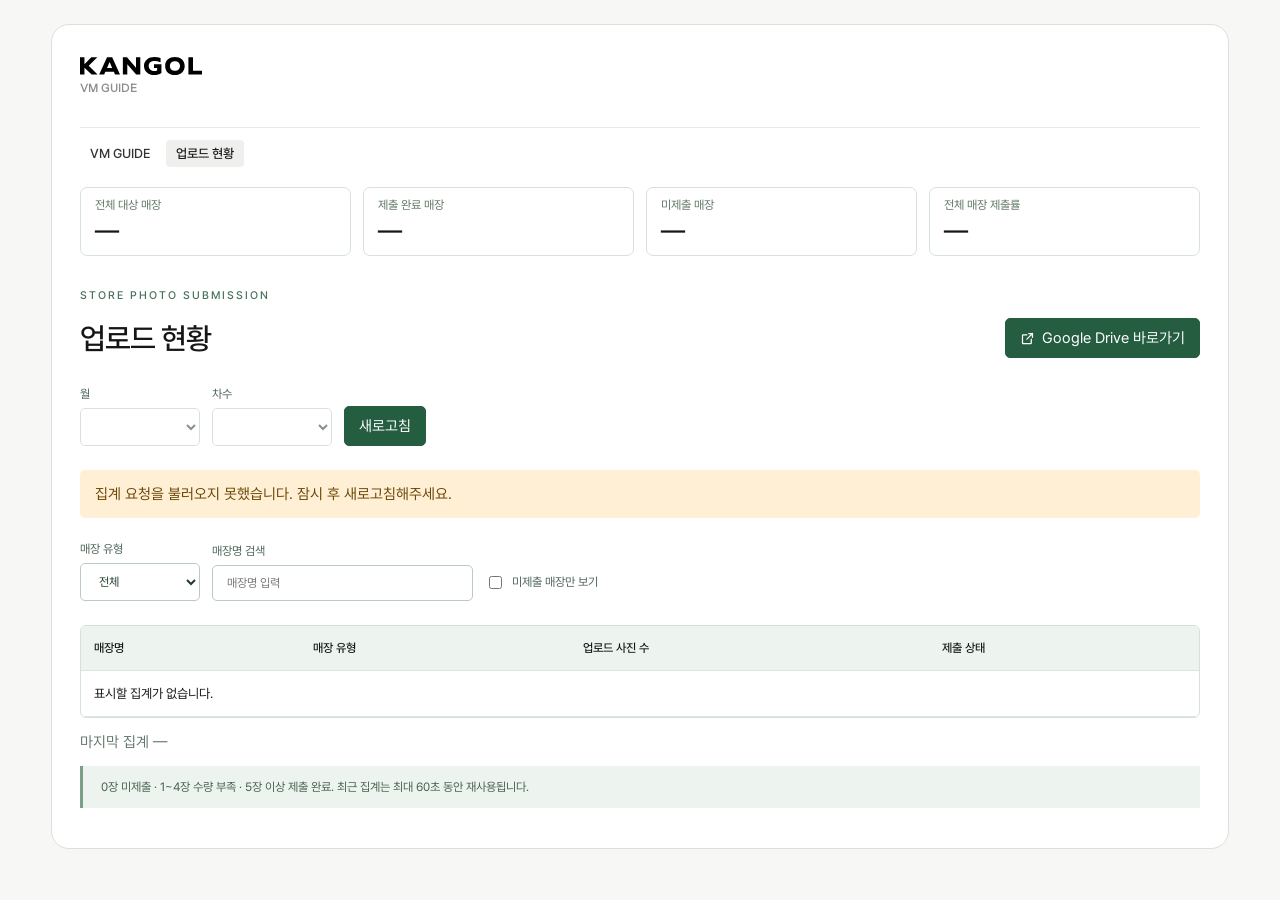
==== commit 374c768f: "Remove duplicate store name from details" ====
--- a/upload-status/index.html
+++ b/upload-status/index.html
@@ -9,8 +9,8 @@
   <link rel="icon" href="../assets/kangol-logo.svg" type="image/svg+xml">
   <link rel="stylesheet" href="../styles.css">
   <link rel="stylesheet" href="./guide-nav.css?v=20261117">
-  <link rel="stylesheet" href="./style.css?v=20261117-detail-grid">
-  <script src="./status.js?v=20261117-detail-grid" defer></script>
+  <link rel="stylesheet" href="./style.css?v=20261117-detail-final">
+  <script src="./status.js?v=20261117-detail-final" defer></script>
 </head>
 <body class="vmd-upload">
   <div class="site-shell">
--- a/upload-status/style.css
+++ b/upload-status/style.css
@@ -44,16 +44,36 @@
 .status-content .store-toggle[aria-expanded="true"]::after { transform: rotate(225deg); }
 .status-content .store-detail-row > td { background: #f4f7f5; }
 .status-content .store-details {
+  --detail-meter-width: 216px;
   contain: inline-size; max-width: calc(100vw - 58px);
-  display: grid; grid-template-columns: repeat(4, minmax(0, 1fr)); gap: 10px 16px;
+  display: grid;
+  grid-template-columns: minmax(0, var(--detail-meter-width)) max-content repeat(2, minmax(0, var(--detail-meter-width)));
+  gap: 10px 24px;
 }
-.status-content .detail-metric { display: grid; align-content: start; justify-items: start; gap: 3px; min-width: 0; }
-.status-content .detail-label { color: #4c6357; }
-.status-content .detail-metric strong { font-weight: 600; }
+.status-content .detail-history { display: contents; }
+.status-content .detail-label {
+  display: inline-flex; align-items: center; min-height: 21px;
+  align-self: start; color: #4c6357;
+}
+.status-content .detail-label.period-badge {
+  background: #fff; color: #255d40;
+  border: 1px solid #255d40; border-radius: 5px;
+  padding: 2px 6px; font-size: 12px; line-height: 1.25;
+}
+.status-content .detail-label.period-badge-month { background: #255d40; color: #fff; }
+.status-content .detail-metric {
+  display: grid; grid-template-rows: 21px minmax(16px, auto) 4px;
+  align-content: start; justify-items: start; gap: 3px; min-width: 0;
+}
 .status-content .detail-result { display: flex; flex-wrap: wrap; align-items: baseline; gap: 2px 6px; font-weight: 650; }
 .status-content .detail-result small { font-size: 11px; color: #4c6357; font-weight: 400; white-space: nowrap; }
-.status-content .detail-metric progress { width: min(100%, 86px); height: 8px; accent-color: #255d40; }
-.status-content .detail-metric:nth-child(2) progress { width: min(100%, 240px); }
+.status-content .detail-metric progress {
+  appearance: none; width: min(100%, var(--detail-meter-width)); height: 4px; margin: 0; border: 0;
+  background: #dce5df; border-radius: 2px; overflow: hidden;
+}
+.status-content .detail-metric progress::-webkit-progress-bar { background: #dce5df; border-radius: 2px; }
+.status-content .detail-metric progress::-webkit-progress-value { background: #255d40; border-radius: 2px; }
+.status-content .detail-metric progress::-moz-progress-bar { background: #255d40; border-radius: 2px; }
 .status-content .badge { display: inline-block; padding: 4px 8px; background: #e6f1e8; color: #27613a; border-radius: 4px; font-size: 12px; white-space: nowrap; }
 .status-content .badge.missing { background: #f1f1ee; color: #6b716c; }
 .status-content .badge.short { background: #fff0d3; color: #8b5a11; }
@@ -98,7 +118,11 @@
     display: flex; align-items: center; width: 100%; min-height: 21px; padding-right: 3px;
   }
   .status-content .store-name { min-width: 0; overflow: hidden; text-overflow: ellipsis; }
-  .status-content .store-details { max-width: 100%; grid-template-columns: repeat(2, minmax(0, 1fr)); }
+  .status-content .store-details { max-width: 100%; grid-template-columns: repeat(2, minmax(0, 1fr)); column-gap: 16px; }
+  .status-content .detail-history {
+    display: grid; grid-column: 1 / -1; grid-template-columns: repeat(2, minmax(0, 1fr)); gap: 4px 16px;
+  }
+  .status-content .history-heading { display: none; }
 }
 @media (max-width: 360px) {
   .status-content .status-heading { column-gap: 6px; }
